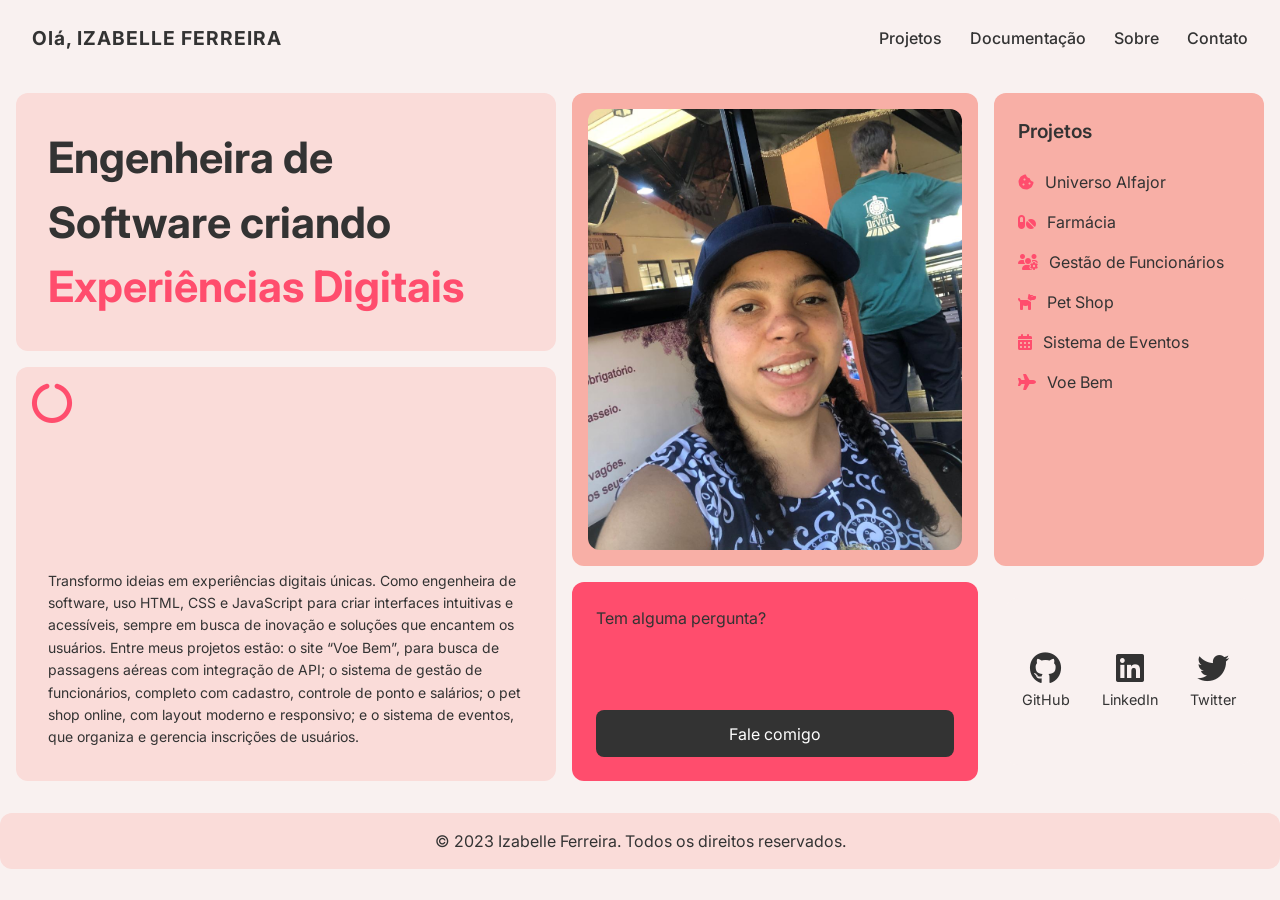
==== index.html @ f5a6a1b4 "Atualização do portfolio" ====
<!DOCTYPE html>
<html lang="pt-BR">
  <head>
    <meta charset="UTF-8" />
    <meta name="viewport" content="width=device-width, initial-scale=1.0" />
    <title>Izabelle Ferreira | Engenheira de Software</title>
    <link
      href="https://fonts.googleapis.com/css2?family=Inter:wght@400;600;700&display=swap"
      rel="stylesheet"
    />
    <link rel="stylesheet" href="css/portfolio.css" />
    <link
      rel="stylesheet"
      href="https://cdnjs.cloudflare.com/ajax/libs/font-awesome/6.4.0/css/all.min.css"
    />
  </head>

  <body>
    <!-- HEADER -->
    <header class="top-bar">
      <h1 class="logo"> Olá, IZABELLE FERREIRA</h1>
      <nav class="menu">
        <a href="#">Projetos</a>
        <a href="documentacao/doc.html">Documentação</a>
        <a href="#">Sobre</a>
        <a href="#">Contato</a>
      </nav>
    </header>

    <!-- GRID LAYOUT -->
    <main class="grid-container">
      <!-- BLOCO FRASE PRINCIPAL -->
      <section class="main-text">
        <h2>
          Engenheira de Software criando <strong>Experiências Digitais</strong>
        </h2>
      </section>

      <!-- FOTO PERFIL -->
      <div class="profile-pic">
        <img src="img/minha_foto.jpeg" alt="Foto de Izabelle Ferreira" />
      </div>

      <!-- LISTA DE PROJETOS -->
      <aside class="projects-list" id="projetos">
        <h3>Projetos</h3>

        <a href="alfajor/index.php"><i class="fas fa-cookie-bite"></i> Universo Alfajor</a>
        <a href="farmacia/frontend/app.json"><i class="fas fa-pills"></i> Farmácia</a>
        <a href="#"><i class="fas fa-users-cog"></i> Gestão de Funcionários</a>
        <a href="#"><i class="fas fa-dog"></i> Pet Shop</a>
        <a href="#"><i class="fas fa-calendar-alt"></i> Sistema de Eventos</a>
        <a href="#"><i class="fas fa-plane"></i> Voe Bem</a>
      </aside>

      <!-- DESCRIÇÃO -->
      <section class="about" id="sobre">
        <i class="fas fa-circle-notch about-icon spinning"></i>
        <p>
          Transformo ideias em experiências digitais únicas. Como engenheira de
          software, uso HTML, CSS e JavaScript para criar interfaces intuitivas
          e acessíveis, sempre em busca de inovação e soluções que encantem os
          usuários. Entre meus projetos estão: o site “Voe Bem”, para busca de
          passagens aéreas com integração de API; o sistema de gestão de
          funcionários, completo com cadastro, controle de ponto e salários; o
          pet shop online, com layout moderno e responsivo; e o sistema de
          eventos, que organiza e gerencia inscrições de usuários.
        </p>
      </section>

      <!-- BLOCO DE CONTATO -->
      <section class="contact-box" id="contato">
        <p>Tem alguma pergunta?</p>
        <a
          href="https://www.linkedin.com/in/izabelle-ferreira-da-silva-050b94263/"
          target="_blank"
        >
          Fale comigo
        </a>
      </section>

      <footer class="social-links">
        <a href="https://github.com/izabelle2023" target="_blank">
          <i class="fab fa-github"></i>
          <span>GitHub</span>
        </a>
        <a
          href="https://linkedin.com/in/izabelle-ferreira-da-silva-050b94263"
          target="_blank"
        >
          <i class="fab fa-linkedin"></i>
          <span>LinkedIn</span>
        </a>
        <a href="https://twitter.com" target="_blank">
          <i class="fab fa-twitter"></i>
          <span>Twitter</span>
        </a>
      </footer>
    </main>

    <!-- RODAPÉ -->
    <footer class="footer">
      <p>&copy; 2023 Izabelle Ferreira. Todos os direitos reservados.</p>
    </footer>
  </body>
</html>
---- css/portfolio.css ----
/* ===== VARIÁVEIS DE COR ===== */
:root {
    --primary: #FADCD9;
    --secondary: #F8AFA6;
    --background: #F9F1F0;
    --text: #333;
    --highlight: #FF4D6D;
}

/* ===== RESET ===== */
* {
    margin: 0;
    padding: 0;
    box-sizing: border-box;
}

html,
body {
    height: 100%;
    width: 100%;
}

body {
    font-family: 'Inter', sans-serif;
    background-color: var(--background);
    color: var(--text);
    line-height: 1.5;
}

/* ===== TOPO ===== */
.top-bar {
    display: flex;
    justify-content: space-between;
    align-items: center;
    padding: 1.5rem 2rem;
    background-color: var(--background);
    width: 100%;
}

.logo {
    font-size: 1.2rem;
    font-weight: 700;
    letter-spacing: 1px;
}

.menu a {
    margin-left: 1.5rem;
    text-decoration: none;
    color: var(--text);
    font-weight: 500;
    transition: 0.3s;
}

.menu a:hover {
    text-decoration: underline;
    color: var(--secondary);
}

/* ===== GRID PRINCIPAL ===== */
.grid-container {
    display: grid;
    grid-template-columns: 2fr 1.5fr 1fr;
    grid-template-rows: repeat(3, 1fr);
    gap: 1rem;
    padding: 1rem;
    height: 80%; /* ocupa toda a tela menos o topo */
    width: 100%;
}

/* ===== BLOCO FRASE ===== */
.main-text {
    background-color: var(--primary);
    border-radius: 12px;
    padding: 2rem;
    font-size: 1.8rem;
    font-weight: 600;
    grid-column: 1 / 2;
    grid-row: 1 / 2;
    display: flex;
    align-items: center;
}

.main-text strong {
    color: var(--highlight);
}

/* ===== FOTO PERFIL ===== */
.profile-pic {
    grid-column: 2 / 3;
    grid-row: 1 / 3;
    background-color: var(--secondary);
    border-radius: 12px;
    display: flex;
    justify-content: center;
    align-items: center;
    padding: 1rem;
}

.profile-pic img {
    width: 100%;
    height: 100%;
    border-radius: 12px;
    object-fit: cover;
}

/* ===== LISTA PROJETOS ===== */
.projects-list {
    background-color: var(--secondary);
    border-radius: 12px;
    padding: 1.5rem;
    grid-column: 3 / 4;
    grid-row: 1 / 3;
}

.projects-list h3 {
    margin-bottom: 1rem;
    font-size: 1.2rem;
    font-weight: 600;
}

.projects-list img {
    width: 100%;
    border-radius: 12px;
    margin-bottom: 1rem;
    object-fit: cover;
}

.projects-list a {
    display: flex;
    align-items: center;
    padding: 0.5rem 0;
    color: var(--text);
    text-decoration: none;
    transition: 0.3s;
}

.projects-list a i {
    margin-right: 0.7rem;
    color: var(--highlight);
}

.projects-list a:hover {
    text-decoration: underline;
    color: var(--highlight);
}

/* ===== BLOCO DESCRIÇÃO ===== */
.about {
    background-color: var(--primary);
    border-radius: 12px;
    padding: 2rem;
    grid-column: 1 / 2;
    grid-row: 2 / 4;
    display: flex;
    flex-direction: column;
    justify-content: flex-end; /* texto na parte inferior */
    position: relative;
    height: 100%; /* garante altura máxima */
}

.about-icon {
    position: absolute;
    top: 1rem;
    left: 1rem;
    font-size: 2.5rem;
    color: var(--highlight);
}

.spinning {
    animation: spin 1.5s linear infinite;
}

@keyframes spin {
    0% { transform: rotate(0deg); }
    100% { transform: rotate(360deg); }
}

.about p {
    margin-top: 3rem; /* espaço entre ícone e texto */
    line-height: 1.6;
    font-size: 14px; /* texto ajustado */
    color: var(--text);
}


/* ===== BLOCO CONTATO ===== */
.contact-box {
    background-color: var(--highlight);
    border-radius: 12px;
    padding: 1.5rem;
    display: flex;
    flex-direction: column;
    justify-content: space-between;
    grid-column: 2 / 3;
    grid-row: 3 / 4;
}

.contact-box a {
    margin-top: 1rem;
    background-color: var(--text);
    color: #fff;
    padding: 0.7rem 1rem;
    text-align: center;
    border-radius: 8px;
    text-decoration: none;
    transition: 0.3s;
}

.contact-box a:hover {
    background-color: #555;
}

/* ===== REDES SOCIAIS ===== */
.social-links {
    display: flex;
    justify-content: center;
    align-items: center;
    gap: 2rem;
    padding: 1rem;
    background-color: var(--background);
    border-radius: 12px;
    margin: 1rem auto;
    max-width: 500px;
}

.social-links a {
    color: var(--text);
    text-decoration: none;
    display: flex;
    flex-direction: column;
    align-items: center;
    transition: 0.3s;
}

.social-links a i {
    font-size: 2rem;
    margin-bottom: 0.3rem;
}

.social-links a span {
    font-size: 0.9rem;
}

.social-links a:hover i,
.social-links a:hover span {
    color: var(--highlight);
}

/* ===== RODAPÉ ===== */
.footer {
    text-align: center;
    padding: 1rem;
    background-color: var(--primary);
    border-radius: 12px;
    margin: 1rem auto;
    max-width: 100%;
}

/* ===== RESPONSIVIDADE ===== */
@media (max-width: 900px) {
    .grid-container {
        grid-template-columns: 1fr;
        grid-template-rows: auto;
        height: auto;
    }

    .main-text,
    .profile-pic,
    .projects-list,
    .about,
    .contact-box,
    .social-links,
    .footer {
        grid-column: auto;
        grid-row: auto;
    }
}
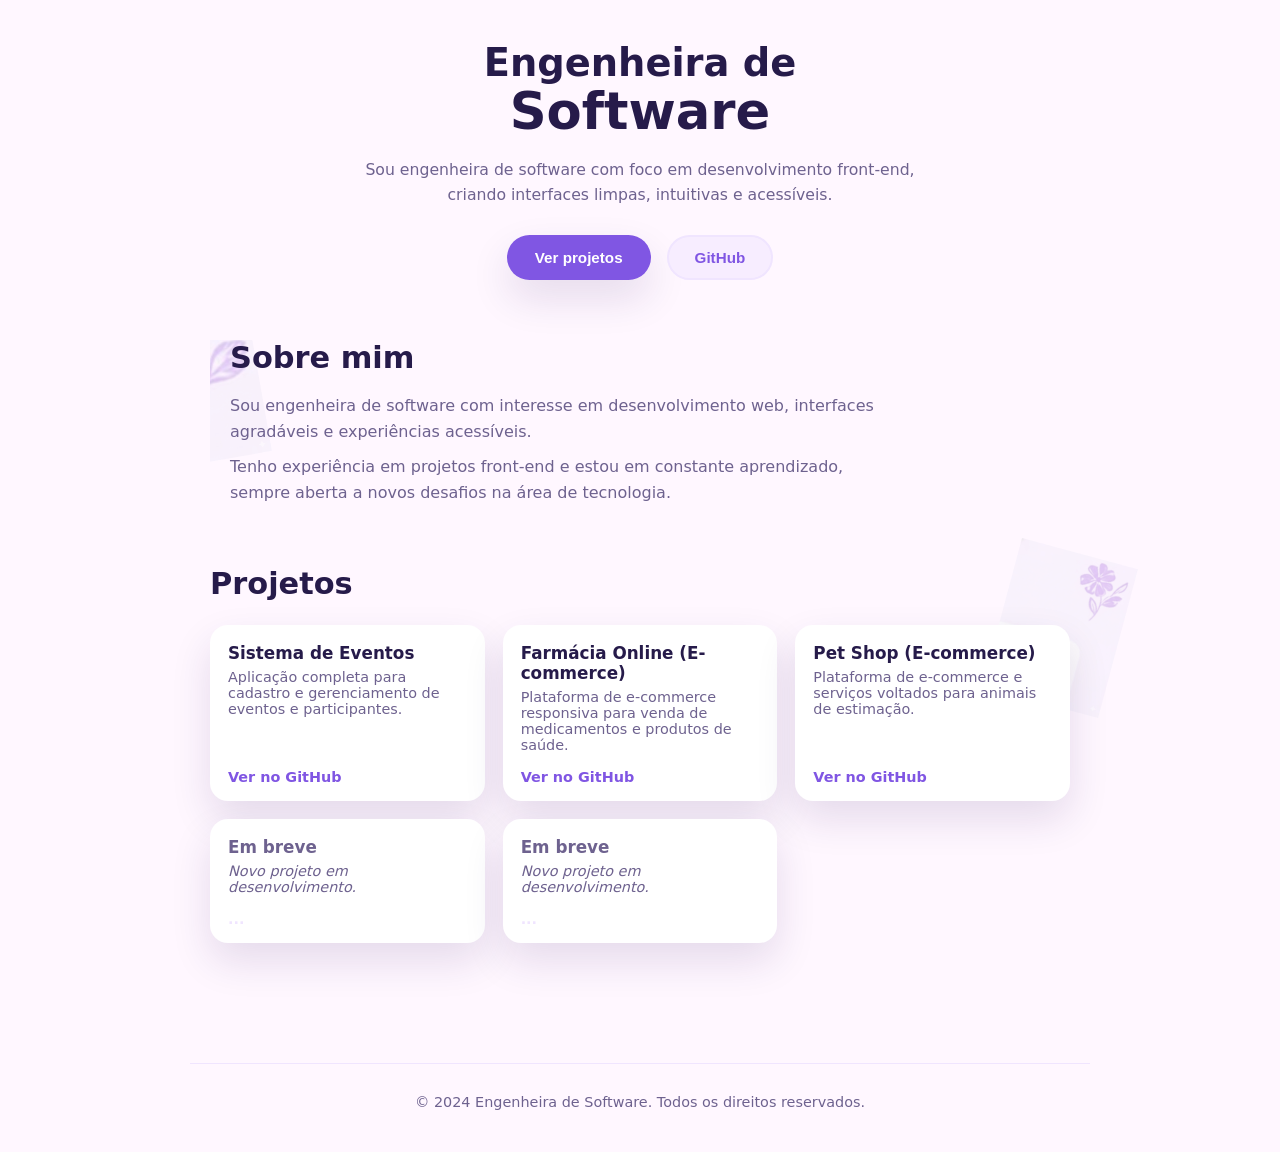
==== commit e6f26e44: "Atualização do portfólio: layout, scripts e imagens" ====
--- a/index.html
+++ b/index.html
@@ -2,105 +2,115 @@
 <html lang="pt-BR">
   <head>
     <meta charset="UTF-8" />
-    <meta name="viewport" content="width=device-width, initial-scale=1.0" />
-    <title>Izabelle Ferreira | Engenheira de Software</title>
-    <link
-      href="https://fonts.googleapis.com/css2?family=Inter:wght@400;600;700&display=swap"
-      rel="stylesheet"
-    />
+    <title>Engenheira de Software</title>
     <link rel="stylesheet" href="css/portfolio.css" />
-    <link
-      rel="stylesheet"
-      href="https://cdnjs.cloudflare.com/ajax/libs/font-awesome/6.4.0/css/all.min.css"
-    />
   </head>
 
   <body>
-    <!-- HEADER -->
-    <header class="top-bar">
-      <h1 class="logo"> Olá, IZABELLE FERREIRA</h1>
-      <nav class="menu">
-        <a href="#">Projetos</a>
-        <a href="documentacao/doc.html">Documentação</a>
-        <a href="#">Sobre</a>
-        <a href="#">Contato</a>
-      </nav>
-    </header>
+    <main class="container">
+      <!-- HERO -->
+      <header class="hero">
+        <p class="tag">Engenheira de</p>
+        <h1>Software</h1>
+        <p class="subtitle">
+          Sou engenheira de software com foco em desenvolvimento front-end,
+          criando interfaces limpas, intuitivas e acessíveis.
+        </p>
 
-    <!-- GRID LAYOUT -->
-    <main class="grid-container">
-      <!-- BLOCO FRASE PRINCIPAL -->
-      <section class="main-text">
-        <h2>
-          Engenheira de Software criando <strong>Experiências Digitais</strong>
-        </h2>
-      </section>
+        <div class="hero-buttons">
+          <button class="btn primary" id="btn-projeto">Ver projetos</button>
+          <button class="btn ghost" id="btn-github">GitHub</button>
+        </div>
+      </header>
 
-      <!-- FOTO PERFIL -->
-      <div class="profile-pic">
-        <img src="img/minha_foto.jpeg" alt="Foto de Izabelle Ferreira" />
-      </div>
+      <!-- SOBRE -->
+      <section class="about">
+        <img
+          src="img/flor.jpg"
+          alt="Ilustração de uma flor"
+          class="flor-um"
+        />
 
-      <!-- LISTA DE PROJETOS -->
-      <aside class="projects-list" id="projetos">
-        <h3>Projetos</h3>
+        <h2>Sobre mim</h2>
 
-        <a href="alfajor/index.php"><i class="fas fa-cookie-bite"></i> Universo Alfajor</a>
-        <a href="farmacia/frontend/app.json"><i class="fas fa-pills"></i> Farmácia</a>
-        <a href="#"><i class="fas fa-users-cog"></i> Gestão de Funcionários</a>
-        <a href="#"><i class="fas fa-dog"></i> Pet Shop</a>
-        <a href="#"><i class="fas fa-calendar-alt"></i> Sistema de Eventos</a>
-        <a href="#"><i class="fas fa-plane"></i> Voe Bem</a>
-      </aside>
+        <p>
+          Sou engenheira de software com interesse em desenvolvimento web,
+          interfaces agradáveis e experiências acessíveis.
+        </p>
 
-      <!-- DESCRIÇÃO -->
-      <section class="about" id="sobre">
-        <i class="fas fa-circle-notch about-icon spinning"></i>
         <p>
-          Transformo ideias em experiências digitais únicas. Como engenheira de
-          software, uso HTML, CSS e JavaScript para criar interfaces intuitivas
-          e acessíveis, sempre em busca de inovação e soluções que encantem os
-          usuários. Entre meus projetos estão: o site “Voe Bem”, para busca de
-          passagens aéreas com integração de API; o sistema de gestão de
-          funcionários, completo com cadastro, controle de ponto e salários; o
-          pet shop online, com layout moderno e responsivo; e o sistema de
-          eventos, que organiza e gerencia inscrições de usuários.
+          Tenho experiência em projetos front-end e estou em constante
+          aprendizado, sempre aberta a novos desafios na área de tecnologia.
         </p>
       </section>
 
-      <!-- BLOCO DE CONTATO -->
-      <section class="contact-box" id="contato">
-        <p>Tem alguma pergunta?</p>
-        <a
-          href="https://www.linkedin.com/in/izabelle-ferreira-da-silva-050b94263/"
-          target="_blank"
-        >
-          Fale comigo
-        </a>
+      <!-- PROJETOS -->
+      <section class="projects" id="projetos">
+        <img
+          src="img/flor_dois.jpg"
+          alt="Ilustração de flor complementar"
+          class="flor-dois"
+        />
+
+        <h2>Projetos</h2>
+
+        <div class="projects-grid">
+          <article class="card">
+            <h3>Sistema de Eventos</h3>
+            <p>
+              Aplicação completa para cadastro e gerenciamento de eventos e
+              participantes.
+            </p>
+            <a href="evento/home.php" target="_blank" class="card-link">
+              Ver no GitHub
+            </a>
+          </article>
+
+          <article class="card">
+            <h3>Farmácia Online (E-commerce)</h3>
+            <p>
+              Plataforma de e-commerce responsiva para venda de medicamentos e
+              produtos de saúde.
+            </p>
+            <a
+              href="farmacia/frontend/app.json"
+              target="_blank"
+              class="card-link"
+            >
+              Ver no GitHub
+            </a>
+          </article>
+
+          <article class="card">
+            <h3>Pet Shop (E-commerce)</h3>
+            <p>
+              Plataforma de e-commerce e serviços voltados para animais de
+              estimação.
+            </p>
+            <a href="pet_shop/index.php" target="_blank" class="card-link">
+              Ver no GitHub
+            </a>
+          </article>
+
+          <article class="card empty-card">
+            <h3>Em breve</h3>
+            <p>Novo projeto em desenvolvimento.</p>
+            <span class="card-link placeholder-link">...</span>
+          </article>
+
+          <article class="card empty-card">
+            <h3>Em breve</h3>
+            <p>Novo projeto em desenvolvimento.</p>
+            <span class="card-link placeholder-link">...</span>
+          </article>
+        </div>
       </section>
-
-      <footer class="social-links">
-        <a href="https://github.com/izabelle2023" target="_blank">
-          <i class="fab fa-github"></i>
-          <span>GitHub</span>
-        </a>
-        <a
-          href="https://linkedin.com/in/izabelle-ferreira-da-silva-050b94263"
-          target="_blank"
-        >
-          <i class="fab fa-linkedin"></i>
-          <span>LinkedIn</span>
-        </a>
-        <a href="https://twitter.com" target="_blank">
-          <i class="fab fa-twitter"></i>
-          <span>Twitter</span>
-        </a>
-      </footer>
     </main>
 
-    <!-- RODAPÉ -->
+    <!-- FOOTER -->
     <footer class="footer">
-      <p>&copy; 2023 Izabelle Ferreira. Todos os direitos reservados.</p>
+      <p>© 2024 Engenheira de Software. Todos os direitos reservados.</p>
     </footer>
+    <script src="js/portfolio.js"></script>
   </body>
-</html>
+</html>
--- a/css/portfolio.css
+++ b/css/portfolio.css
@@ -1,277 +1,292 @@
-/* ===== VARIÁVEIS DE COR ===== */
 :root {
-    --primary: #FADCD9;
-    --secondary: #F8AFA6;
-    --background: #F9F1F0;
-    --text: #333;
-    --highlight: #FF4D6D;
-}
-
-/* ===== RESET ===== */
-* {
-    margin: 0;
-    padding: 0;
-    box-sizing: border-box;
-}
-
-html,
+  --bg: #fff7ff;
+  --card-bg: #ffffff;
+  --primary: #8056e3;
+  --primary-soft: #f0e5ff;
+  --text-main: #261b4a;
+  --text-muted: #6e628f;
+  --radius-lg: 18px;
+  --radius-md: 14px;
+  --shadow-soft: 0 18px 40px rgba(44, 18, 91, 0.12);
+  --font-main: system-ui, -apple-system, BlinkMacSystemFont, "Segoe UI", sans-serif;
+}
+
+*,
+*::before,
+*::after {
+  box-sizing: border-box;
+  margin: 0;
+  padding: 0;
+}
+
 body {
-    height: 100%;
+  min-height: 100vh;
+  font-family: var(--font-main);
+  background: var(--bg);
+  color: var(--text-main);
+  /* Ajustes para garantir que o footer fique no final */
+  display: flex;
+  flex-direction: column; 
+  align-items: center; 
+}
+
+.container {
+  width: 100%;
+  max-width: 900px;
+  padding: 40px 20px 60px;
+  flex-grow: 1; /* Permite que o container ocupe o espaço restante */
+}
+
+.hero {
+  text-align: center;
+  margin-bottom: 60px;
+}
+
+.hero .tag {
+  font-size: 2.4rem;
+  font-weight: 800;
+  color: var(--text-main);
+}
+
+.hero h1 {
+  font-size: 3.2rem;
+  font-weight: 800;
+  color: var(--text-main);
+  margin-top: -4px;
+}
+
+.subtitle {
+  max-width: 560px;
+  margin: 16px auto 28px;
+  color: var(--text-muted);
+  line-height: 1.6;
+  font-size: 0.98rem;
+}
+
+.hero-buttons {
+  display: flex;
+  justify-content: center;
+  gap: 16px;
+}
+
+.btn {
+  padding: 12px 26px;
+  border-radius: 999px;
+  border: 2px solid transparent;
+  font-weight: 600;
+  font-size: 0.95rem;
+  cursor: pointer;
+  transition: transform 0.15s ease, box-shadow 0.15s ease, background 0.15s ease,
+    color 0.15s ease, border-color 0.15s ease;
+}
+
+.btn.primary {
+  background: var(--primary);
+  color: white;
+  box-shadow: var(--shadow-soft);
+}
+
+.btn.primary:hover {
+  transform: translateY(-1px);
+  box-shadow: 0 20px 45px rgba(44, 18, 91, 0.2);
+}
+
+.btn.ghost {
+  background: transparent;
+  color: var(--primary);
+  border-color: var(--primary-soft);
+  background-color: #f7edff;
+}
+
+.btn.ghost:hover {
+  background-color: var(--primary-soft);
+}
+
+section {
+  margin-top: 50px;
+}
+
+section h2 {
+  font-size: 1.9rem;
+  margin-bottom: 18px;
+}
+
+.about p {
+  max-width: 650px;
+  color: var(--text-muted);
+  line-height: 1.6;
+  margin-bottom: 10px;
+}
+
+/* Projetos */
+.projects h2 {
+  margin-bottom: 24px;
+}
+
+.projects-grid {
+  display: grid;
+  gap: 18px;
+  /* CORREÇÃO para alinhar cards de alturas diferentes */
+  align-items: stretch;
+}
+
+@media (min-width: 720px) {
+  .projects-grid {
+    grid-template-columns: repeat(3, minmax(0, 1fr));
+    align-items: stretch;
+  }
+}
+
+.card {
+  background: var(--card-bg);
+  border-radius: var(--radius-lg);
+  padding: 18px 18px 16px;
+  box-shadow: var(--shadow-soft);
+  display: flex;
+  flex-direction: column;
+  justify-content: space-between; /* Empurra o link para o final do card */
+}
+
+.card h3 {
+  font-size: 1.05rem;
+  margin-bottom: 6px;
+}
+
+.card p {
+  font-size: 0.9rem;
+  color: var(--text-muted);
+  margin-bottom: 16px;
+}
+
+.card-link {
+  font-weight: 600;
+  font-size: 0.9rem;
+  color: var(--primary);
+  text-decoration: none;
+  /* Garante que o link fique no final do card */
+  margin-top: auto;
+}
+
+.card-link:hover {
+  text-decoration: underline;
+}
+
+/* Estilo para cards vazios/em desenvolvimento */
+.empty-card h3 {
+    color: var(--text-muted);
+}
+
+.empty-card p {
+    font-style: italic;
+}
+
+.empty-card a {
+    visibility: hidden; 
+    display: block; 
+}
+
+.empty-card .placeholder-link {
+    font-weight: 600;
+    font-size: 0.9rem;
+    color: var(--primary-soft);
+    display: inline-block;
+}
+
+
+/* --- ESTILOS PARA AS FLORES --- */
+
+.about,
+.projects {
+  position: relative;
+}
+
+.about {
+  overflow: hidden; 
+  padding-left: 20px;
+}
+
+.flor-um {
+  position: absolute;
+  top: -25px; 
+  left: -100px; 
+  width: 150px; 
+  opacity: 0.8; 
+  z-index: -1; 
+  transform: rotate(-10deg); 
+}
+
+.flor-dois {
+  position: absolute;
+  top: -15px; 
+  right: -50px; 
+  width: 120px; 
+  opacity: 0.8; 
+  z-index: -1; 
+  transform: rotate(15deg); 
+}
+
+/* --- Estilos para o Rodapé (FOOTER) --- */
+
+.footer {
+    border-top: 1px solid var(--primary-soft);
     width: 100%;
-}
-
-body {
-    font-family: 'Inter', sans-serif;
-    background-color: var(--background);
-    color: var(--text);
-    line-height: 1.5;
-}
-
-/* ===== TOPO ===== */
-.top-bar {
-    display: flex;
-    justify-content: space-between;
-    align-items: center;
-    padding: 1.5rem 2rem;
-    background-color: var(--background);
-    width: 100%;
-}
-
-.logo {
-    font-size: 1.2rem;
-    font-weight: 700;
-    letter-spacing: 1px;
-}
-
-.menu a {
-    margin-left: 1.5rem;
-    text-decoration: none;
-    color: var(--text);
-    font-weight: 500;
-    transition: 0.3s;
-}
-
-.menu a:hover {
-    text-decoration: underline;
-    color: var(--secondary);
-}
-
-/* ===== GRID PRINCIPAL ===== */
-.grid-container {
-    display: grid;
-    grid-template-columns: 2fr 1.5fr 1fr;
-    grid-template-rows: repeat(3, 1fr);
-    gap: 1rem;
-    padding: 1rem;
-    height: 80%; /* ocupa toda a tela menos o topo */
-    width: 100%;
-}
-
-/* ===== BLOCO FRASE ===== */
-.main-text {
-    background-color: var(--primary);
-    border-radius: 12px;
-    padding: 2rem;
-    font-size: 1.8rem;
-    font-weight: 600;
-    grid-column: 1 / 2;
-    grid-row: 1 / 2;
-    display: flex;
-    align-items: center;
-}
-
-.main-text strong {
-    color: var(--highlight);
-}
-
-/* ===== FOTO PERFIL ===== */
-.profile-pic {
-    grid-column: 2 / 3;
-    grid-row: 1 / 3;
-    background-color: var(--secondary);
-    border-radius: 12px;
+    max-width: 900px;
+    margin: 60px auto 0;
+    padding: 30px 20px;
+    text-align: center;
+    color: var(--text-muted);
+    font-size: 0.9rem;
+}
+
+.footer p {
+    margin-bottom: 12px;
+}
+
+.footer-links {
     display: flex;
     justify-content: center;
-    align-items: center;
-    padding: 1rem;
-}
-
-.profile-pic img {
-    width: 100%;
-    height: 100%;
-    border-radius: 12px;
-    object-fit: cover;
-}
-
-/* ===== LISTA PROJETOS ===== */
-.projects-list {
-    background-color: var(--secondary);
-    border-radius: 12px;
-    padding: 1.5rem;
-    grid-column: 3 / 4;
-    grid-row: 1 / 3;
-}
-
-.projects-list h3 {
-    margin-bottom: 1rem;
-    font-size: 1.2rem;
-    font-weight: 600;
-}
-
-.projects-list img {
-    width: 100%;
-    border-radius: 12px;
-    margin-bottom: 1rem;
-    object-fit: cover;
-}
-
-.projects-list a {
-    display: flex;
-    align-items: center;
-    padding: 0.5rem 0;
-    color: var(--text);
-    text-decoration: none;
-    transition: 0.3s;
-}
-
-.projects-list a i {
-    margin-right: 0.7rem;
-    color: var(--highlight);
-}
-
-.projects-list a:hover {
-    text-decoration: underline;
-    color: var(--highlight);
-}
-
-/* ===== BLOCO DESCRIÇÃO ===== */
-.about {
-    background-color: var(--primary);
-    border-radius: 12px;
-    padding: 2rem;
-    grid-column: 1 / 2;
-    grid-row: 2 / 4;
-    display: flex;
-    flex-direction: column;
-    justify-content: flex-end; /* texto na parte inferior */
-    position: relative;
-    height: 100%; /* garante altura máxima */
-}
-
-.about-icon {
-    position: absolute;
-    top: 1rem;
-    left: 1rem;
-    font-size: 2.5rem;
-    color: var(--highlight);
-}
-
-.spinning {
-    animation: spin 1.5s linear infinite;
-}
-
-@keyframes spin {
-    0% { transform: rotate(0deg); }
-    100% { transform: rotate(360deg); }
-}
-
-.about p {
-    margin-top: 3rem; /* espaço entre ícone e texto */
-    line-height: 1.6;
-    font-size: 14px; /* texto ajustado */
-    color: var(--text);
-}
-
-
-/* ===== BLOCO CONTATO ===== */
-.contact-box {
-    background-color: var(--highlight);
-    border-radius: 12px;
-    padding: 1.5rem;
-    display: flex;
-    flex-direction: column;
-    justify-content: space-between;
-    grid-column: 2 / 3;
-    grid-row: 3 / 4;
-}
-
-.contact-box a {
-    margin-top: 1rem;
-    background-color: var(--text);
-    color: #fff;
-    padding: 0.7rem 1rem;
-    text-align: center;
-    border-radius: 8px;
-    text-decoration: none;
-    transition: 0.3s;
-}
-
-.contact-box a:hover {
-    background-color: #555;
-}
-
-/* ===== REDES SOCIAIS ===== */
-.social-links {
-    display: flex;
-    justify-content: center;
-    align-items: center;
-    gap: 2rem;
-    padding: 1rem;
-    background-color: var(--background);
-    border-radius: 12px;
-    margin: 1rem auto;
-    max-width: 500px;
-}
-
-.social-links a {
-    color: var(--text);
-    text-decoration: none;
-    display: flex;
-    flex-direction: column;
-    align-items: center;
-    transition: 0.3s;
-}
-
-.social-links a i {
+    gap: 20px;
+}
+
+.footer-links .card-link {
+    font-size: 0.9rem;
+}
+
+
+/* Responsivo */
+@media (max-width: 720px) {
+  /* Altera para uma coluna em telas menores que 720px */
+  .projects-grid {
+    grid-template-columns: repeat(1, minmax(0, 1fr));
+  }
+  
+  /* Ajusta o posicionamento das flores em mobile */
+  .flor-um {
+    width: 100px;
+    left: -70px;
+    top: -15px;
+  }
+  .flor-dois {
+    width: 80px;
+    right: -40px;
+    top: -10px;
+  }
+  
+  .about {
+      padding-left: 0;
+  }
+}
+
+@media (max-width: 600px) {
+  .hero h1 {
+    font-size: 2.4rem;
+  }
+
+  .hero .tag {
     font-size: 2rem;
-    margin-bottom: 0.3rem;
-}
-
-.social-links a span {
-    font-size: 0.9rem;
-}
-
-.social-links a:hover i,
-.social-links a:hover span {
-    color: var(--highlight);
-}
-
-/* ===== RODAPÉ ===== */
-.footer {
-    text-align: center;
-    padding: 1rem;
-    background-color: var(--primary);
-    border-radius: 12px;
-    margin: 1rem auto;
-    max-width: 100%;
-}
-
-/* ===== RESPONSIVIDADE ===== */
-@media (max-width: 900px) {
-    .grid-container {
-        grid-template-columns: 1fr;
-        grid-template-rows: auto;
-        height: auto;
-    }
-
-    .main-text,
-    .profile-pic,
-    .projects-list,
-    .about,
-    .contact-box,
-    .social-links,
-    .footer {
-        grid-column: auto;
-        grid-row: auto;
-    }
-}
+  }
+
+  .container {
+    padding: 32px 16px 50px;
+  }
+}
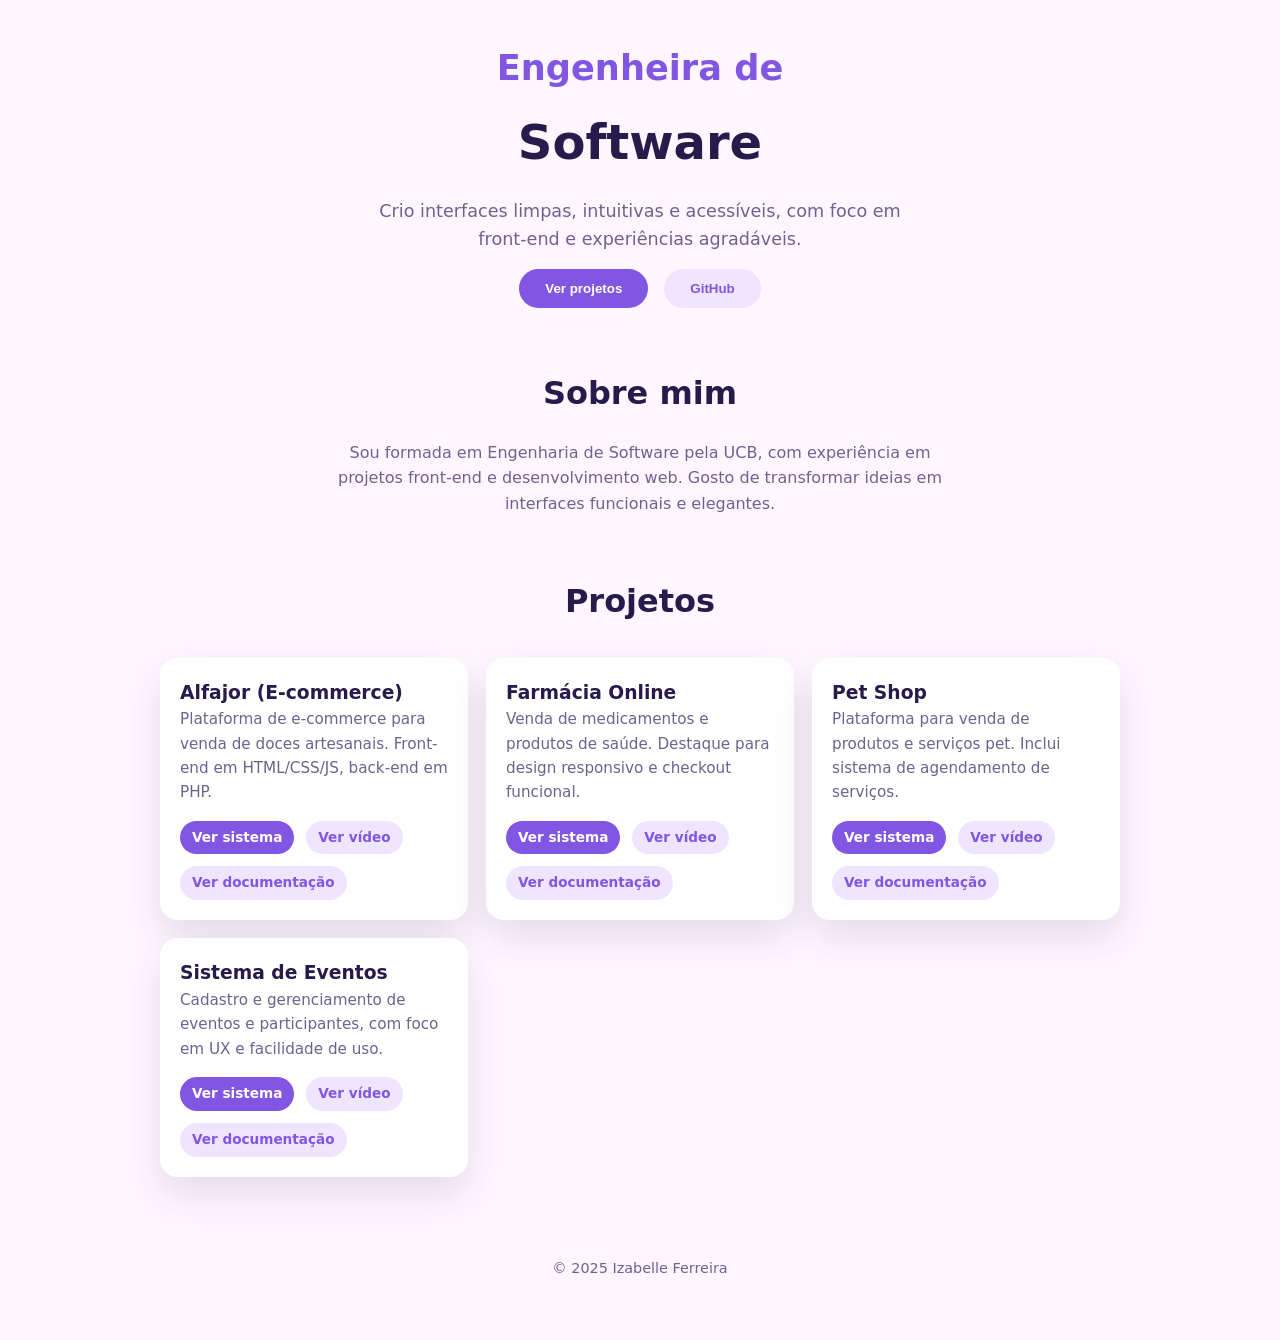
==== commit d6c30b3c: "Atualiza HTML, CSS e JS do portfólio" ====
--- a/index.html
+++ b/index.html
@@ -2,19 +2,22 @@
 <html lang="pt-BR">
   <head>
     <meta charset="UTF-8" />
-    <title>Engenheira de Software</title>
+    <title>Izabelle Ferreira - Engenheira de Software</title>
+    <meta name="viewport" content="width=device-width, initial-scale=1.0" />
     <link rel="stylesheet" href="css/portfolio.css" />
   </head>
 
   <body>
+    <!-- Camada de flores sutis -->
+    <div class="flores"></div>
+
     <main class="container">
       <!-- HERO -->
       <header class="hero">
         <p class="tag">Engenheira de</p>
         <h1>Software</h1>
         <p class="subtitle">
-          Sou engenheira de software com foco em desenvolvimento front-end,
-          criando interfaces limpas, intuitivas e acessíveis.
+          Crio interfaces limpas, intuitivas e acessíveis, com foco em front-end e experiências agradáveis.
         </p>
 
         <div class="hero-buttons">
@@ -25,92 +28,69 @@
 
       <!-- SOBRE -->
       <section class="about">
-        <img
-          src="img/flor.jpg"
-          alt="Ilustração de uma flor"
-          class="flor-um"
-        />
-
         <h2>Sobre mim</h2>
-
         <p>
-          Sou engenheira de software com interesse em desenvolvimento web,
-          interfaces agradáveis e experiências acessíveis.
-        </p>
-
-        <p>
-          Tenho experiência em projetos front-end e estou em constante
-          aprendizado, sempre aberta a novos desafios na área de tecnologia.
+          Sou formada em Engenharia de Software pela UCB, com experiência em projetos front-end e desenvolvimento web. Gosto de transformar ideias em interfaces funcionais e elegantes.
         </p>
       </section>
 
       <!-- PROJETOS -->
       <section class="projects" id="projetos">
-        <img
-          src="img/flor_dois.jpg"
-          alt="Ilustração de flor complementar"
-          class="flor-dois"
-        />
+        <h2>Projetos</h2>
+        <div class="projects-grid">
 
-        <h2>Projetos</h2>
+          <!-- Card Projeto Alfajor -->
+          <article class="card">
+            <h3>Alfajor (E-commerce)</h3>
+            <p>Plataforma de e-commerce para venda de doces artesanais. Front-end em HTML/CSS/JS, back-end em PHP.</p>
+            <div class="card-actions">
+              <a href="alfajor/index.php" target="_blank" class="card-link">Ver sistema</a>
+              <a href="https://www.youtube.com/seu-video-alfajor" target="_blank" class="card-link">Ver vídeo</a>
+              <a href="#" class="card-link">Ver documentação</a>
+            </div>
+          </article>
 
-        <div class="projects-grid">
+          <!-- Card Projeto Farmácia Online -->
+          <article class="card">
+            <h3>Farmácia Online</h3>
+            <p>Venda de medicamentos e produtos de saúde. Destaque para design responsivo e checkout funcional.</p>
+            <div class="card-actions">
+              <a href="#" class="card-link">Ver sistema</a>
+              <a href="https://www.youtube.com/seu-video-farmacia" target="_blank" class="card-link">Ver vídeo</a>
+              <a href="#" class="card-link">Ver documentação</a>
+            </div>
+          </article>
+
+          <!-- Card Projeto Pet Shop -->
+          <article class="card">
+            <h3>Pet Shop</h3>
+            <p>Plataforma para venda de produtos e serviços pet. Inclui sistema de agendamento de serviços.</p>
+            <div class="card-actions">
+              <a href="pet_shop/index.php" class="card-link">Ver sistema</a>
+              <a href="https://www.youtube.com/seu-video-petshop" target="_blank" class="card-link">Ver vídeo</a>
+              <a href="#" class="card-link">Ver documentação</a>
+            </div>
+          </article>
+
+          <!-- Card Projeto Sistema de Eventos -->
           <article class="card">
             <h3>Sistema de Eventos</h3>
-            <p>
-              Aplicação completa para cadastro e gerenciamento de eventos e
-              participantes.
-            </p>
-            <a href="evento/home.php" target="_blank" class="card-link">
-              Ver no GitHub
-            </a>
+            <p>Cadastro e gerenciamento de eventos e participantes, com foco em UX e facilidade de uso.</p>
+            <div class="card-actions">
+              <a href="evento/home.php" class="card-link">Ver sistema</a>
+              <a href="https://www.youtube.com/seu-video-eventos" target="_blank" class="card-link">Ver vídeo</a>
+              <a href="#" class="card-link">Ver documentação</a>
+            </div>
           </article>
 
-          <article class="card">
-            <h3>Farmácia Online (E-commerce)</h3>
-            <p>
-              Plataforma de e-commerce responsiva para venda de medicamentos e
-              produtos de saúde.
-            </p>
-            <a
-              href="farmacia/frontend/app.json"
-              target="_blank"
-              class="card-link"
-            >
-              Ver no GitHub
-            </a>
-          </article>
-
-          <article class="card">
-            <h3>Pet Shop (E-commerce)</h3>
-            <p>
-              Plataforma de e-commerce e serviços voltados para animais de
-              estimação.
-            </p>
-            <a href="pet_shop/index.php" target="_blank" class="card-link">
-              Ver no GitHub
-            </a>
-          </article>
-
-          <article class="card empty-card">
-            <h3>Em breve</h3>
-            <p>Novo projeto em desenvolvimento.</p>
-            <span class="card-link placeholder-link">...</span>
-          </article>
-
-          <article class="card empty-card">
-            <h3>Em breve</h3>
-            <p>Novo projeto em desenvolvimento.</p>
-            <span class="card-link placeholder-link">...</span>
-          </article>
         </div>
       </section>
+
+      <footer class="footer">
+        <p>© 2025 Izabelle Ferreira</p>
+      </footer>
     </main>
 
-    <!-- FOOTER -->
-    <footer class="footer">
-      <p>© 2024 Engenheira de Software. Todos os direitos reservados.</p>
-    </footer>
     <script src="js/portfolio.js"></script>
   </body>
-</html>+</html>
--- a/css/portfolio.css
+++ b/css/portfolio.css
@@ -6,287 +6,217 @@
   --text-main: #261b4a;
   --text-muted: #6e628f;
   --radius-lg: 18px;
-  --radius-md: 14px;
   --shadow-soft: 0 18px 40px rgba(44, 18, 91, 0.12);
-  --font-main: system-ui, -apple-system, BlinkMacSystemFont, "Segoe UI", sans-serif;
-}
-
-*,
-*::before,
-*::after {
-  box-sizing: border-box;
+  --font-main: 'Poppins', system-ui, sans-serif;
+}
+
+* {
   margin: 0;
   padding: 0;
+  box-sizing: border-box;
 }
 
 body {
-  min-height: 100vh;
+  background: var(--bg);
   font-family: var(--font-main);
-  background: var(--bg);
   color: var(--text-main);
-  /* Ajustes para garantir que o footer fique no final */
-  display: flex;
-  flex-direction: column; 
-  align-items: center; 
-}
-
+  display: flex;
+  justify-content: center;
+  line-height: 1.6;
+  position: relative;
+}
+
+.flores {
+  position: fixed;
+  top: 0;
+  left: 0;
+  width: 100%;
+  height: 100%;
+  background-image: url('img/flor.jpg'), url('img/flor_dois.jpg');
+  background-position: top left, bottom right; /* flores em cantos opostos */
+  background-repeat: no-repeat;
+  background-size: 150px, 150px; /* ajuste o tamanho como preferir */
+  opacity: 0.1; /* bem sutil, não distrai do conteúdo */
+  pointer-events: none; /* não atrapalha cliques */
+  z-index: -1; /* fica atrás do conteúdo */
+}
+
+/* CONTAINER */
 .container {
-  width: 100%;
-  max-width: 900px;
-  padding: 40px 20px 60px;
-  flex-grow: 1; /* Permite que o container ocupe o espaço restante */
-}
-
+  max-width: 1000px;
+  padding: 40px 20px;
+  z-index: 1;
+}
+
+/* HERO */
 .hero {
   text-align: center;
   margin-bottom: 60px;
 }
 
 .hero .tag {
-  font-size: 2.4rem;
+  font-size: 2.2rem;
   font-weight: 800;
-  color: var(--text-main);
+  color: var(--primary);
 }
 
 .hero h1 {
-  font-size: 3.2rem;
-  font-weight: 800;
-  color: var(--text-main);
-  margin-top: -4px;
+  font-size: 3rem;
+  margin: 8px 0;
 }
 
 .subtitle {
   max-width: 560px;
-  margin: 16px auto 28px;
-  color: var(--text-muted);
-  line-height: 1.6;
-  font-size: 0.98rem;
-}
-
+  margin: 16px auto;
+  color: var(--text-muted);
+  font-size: 1.1rem;
+}
+
+/* BOTÕES */
 .hero-buttons {
   display: flex;
   justify-content: center;
   gap: 16px;
+  flex-wrap: wrap;
 }
 
 .btn {
   padding: 12px 26px;
   border-radius: 999px;
-  border: 2px solid transparent;
+  border: none;
   font-weight: 600;
-  font-size: 0.95rem;
   cursor: pointer;
-  transition: transform 0.15s ease, box-shadow 0.15s ease, background 0.15s ease,
-    color 0.15s ease, border-color 0.15s ease;
+  transition: all 0.3s ease;
 }
 
 .btn.primary {
   background: var(--primary);
-  color: white;
+  color: #fff;
+}
+
+.btn.primary:hover {
+  transform: translateY(-2px);
   box-shadow: var(--shadow-soft);
 }
 
-.btn.primary:hover {
-  transform: translateY(-1px);
-  box-shadow: 0 20px 45px rgba(44, 18, 91, 0.2);
-}
-
 .btn.ghost {
-  background: transparent;
-  color: var(--primary);
-  border-color: var(--primary-soft);
-  background-color: #f7edff;
+  background: var(--primary-soft);
+  color: var(--primary);
 }
 
 .btn.ghost:hover {
-  background-color: var(--primary-soft);
-}
-
-section {
-  margin-top: 50px;
-}
-
-section h2 {
-  font-size: 1.9rem;
-  margin-bottom: 18px;
+  transform: translateY(-2px);
+  box-shadow: var(--shadow-soft);
+}
+
+/* SOBRE */
+.about {
+  text-align: center;
+  margin-bottom: 60px;
+}
+
+.about h2 {
+  font-size: 2rem;
+  margin-bottom: 20px;
 }
 
 .about p {
   max-width: 650px;
-  color: var(--text-muted);
-  line-height: 1.6;
-  margin-bottom: 10px;
-}
-
-/* Projetos */
+  margin: 12px auto;
+  color: var(--text-muted);
+  font-size: 1rem;
+}
+
+/* PROJETOS */
+.projects {
+  margin-bottom: 60px;
+}
+
 .projects h2 {
-  margin-bottom: 24px;
+  text-align: center;
+  font-size: 2rem;
+  margin-bottom: 30px;
 }
 
 .projects-grid {
   display: grid;
   gap: 18px;
-  /* CORREÇÃO para alinhar cards de alturas diferentes */
-  align-items: stretch;
 }
 
 @media (min-width: 720px) {
   .projects-grid {
-    grid-template-columns: repeat(3, minmax(0, 1fr));
-    align-items: stretch;
+    grid-template-columns: repeat(2, 1fr);
+  }
+}
+
+@media (min-width: 1024px) {
+  .projects-grid {
+    grid-template-columns: repeat(3, 1fr);
   }
 }
 
 .card {
   background: var(--card-bg);
   border-radius: var(--radius-lg);
-  padding: 18px 18px 16px;
+  padding: 20px;
   box-shadow: var(--shadow-soft);
   display: flex;
   flex-direction: column;
-  justify-content: space-between; /* Empurra o link para o final do card */
-}
-
-.card h3 {
-  font-size: 1.05rem;
-  margin-bottom: 6px;
+  transition: transform 0.3s ease, box-shadow 0.3s ease;
+}
+
+.card:hover {
+  transform: translateY(-5px);
+  box-shadow: 0 20px 50px rgba(44, 18, 91, 0.2);
 }
 
 .card p {
+  color: var(--text-muted);
+  margin-bottom: 16px;
+  font-size: 0.95rem;
+}
+
+.card-actions {
+  display: flex;
+  gap: 12px;
+  flex-wrap: wrap;
+  margin-top: auto;
+}
+
+.card-link {
+  padding: 6px 12px;
+  border-radius: 999px;
+  background: var(--primary-soft);
+  color: var(--primary);
+  font-size: 0.85rem;
+  text-decoration: none;
+  font-weight: 600;
+  transition: all 0.3s ease;
+}
+
+.card-link:first-child {
+  background: var(--primary);
+  color: #fff;
+}
+
+.card-link:hover {
+  opacity: 0.85;
+}
+
+/* FOOTER */
+.footer {
+  margin-top: 60px;
+  text-align: center;
+  color: var(--text-muted);
   font-size: 0.9rem;
-  color: var(--text-muted);
-  margin-bottom: 16px;
-}
-
-.card-link {
+  padding: 20px 0;
+}
+
+.footer a {
+  color: var(--primary);
+  text-decoration: none;
   font-weight: 600;
-  font-size: 0.9rem;
-  color: var(--primary);
-  text-decoration: none;
-  /* Garante que o link fique no final do card */
-  margin-top: auto;
-}
-
-.card-link:hover {
+}
+.footer a:hover {
   text-decoration: underline;
-}
-
-/* Estilo para cards vazios/em desenvolvimento */
-.empty-card h3 {
-    color: var(--text-muted);
-}
-
-.empty-card p {
-    font-style: italic;
-}
-
-.empty-card a {
-    visibility: hidden; 
-    display: block; 
-}
-
-.empty-card .placeholder-link {
-    font-weight: 600;
-    font-size: 0.9rem;
-    color: var(--primary-soft);
-    display: inline-block;
-}
-
-
-/* --- ESTILOS PARA AS FLORES --- */
-
-.about,
-.projects {
-  position: relative;
-}
-
-.about {
-  overflow: hidden; 
-  padding-left: 20px;
-}
-
-.flor-um {
-  position: absolute;
-  top: -25px; 
-  left: -100px; 
-  width: 150px; 
-  opacity: 0.8; 
-  z-index: -1; 
-  transform: rotate(-10deg); 
-}
-
-.flor-dois {
-  position: absolute;
-  top: -15px; 
-  right: -50px; 
-  width: 120px; 
-  opacity: 0.8; 
-  z-index: -1; 
-  transform: rotate(15deg); 
-}
-
-/* --- Estilos para o Rodapé (FOOTER) --- */
-
-.footer {
-    border-top: 1px solid var(--primary-soft);
-    width: 100%;
-    max-width: 900px;
-    margin: 60px auto 0;
-    padding: 30px 20px;
-    text-align: center;
-    color: var(--text-muted);
-    font-size: 0.9rem;
-}
-
-.footer p {
-    margin-bottom: 12px;
-}
-
-.footer-links {
-    display: flex;
-    justify-content: center;
-    gap: 20px;
-}
-
-.footer-links .card-link {
-    font-size: 0.9rem;
-}
-
-
-/* Responsivo */
-@media (max-width: 720px) {
-  /* Altera para uma coluna em telas menores que 720px */
-  .projects-grid {
-    grid-template-columns: repeat(1, minmax(0, 1fr));
-  }
-  
-  /* Ajusta o posicionamento das flores em mobile */
-  .flor-um {
-    width: 100px;
-    left: -70px;
-    top: -15px;
-  }
-  .flor-dois {
-    width: 80px;
-    right: -40px;
-    top: -10px;
-  }
-  
-  .about {
-      padding-left: 0;
-  }
-}
-
-@media (max-width: 600px) {
-  .hero h1 {
-    font-size: 2.4rem;
-  }
-
-  .hero .tag {
-    font-size: 2rem;
-  }
-
-  .container {
-    padding: 32px 16px 50px;
-  }
-}+} 
